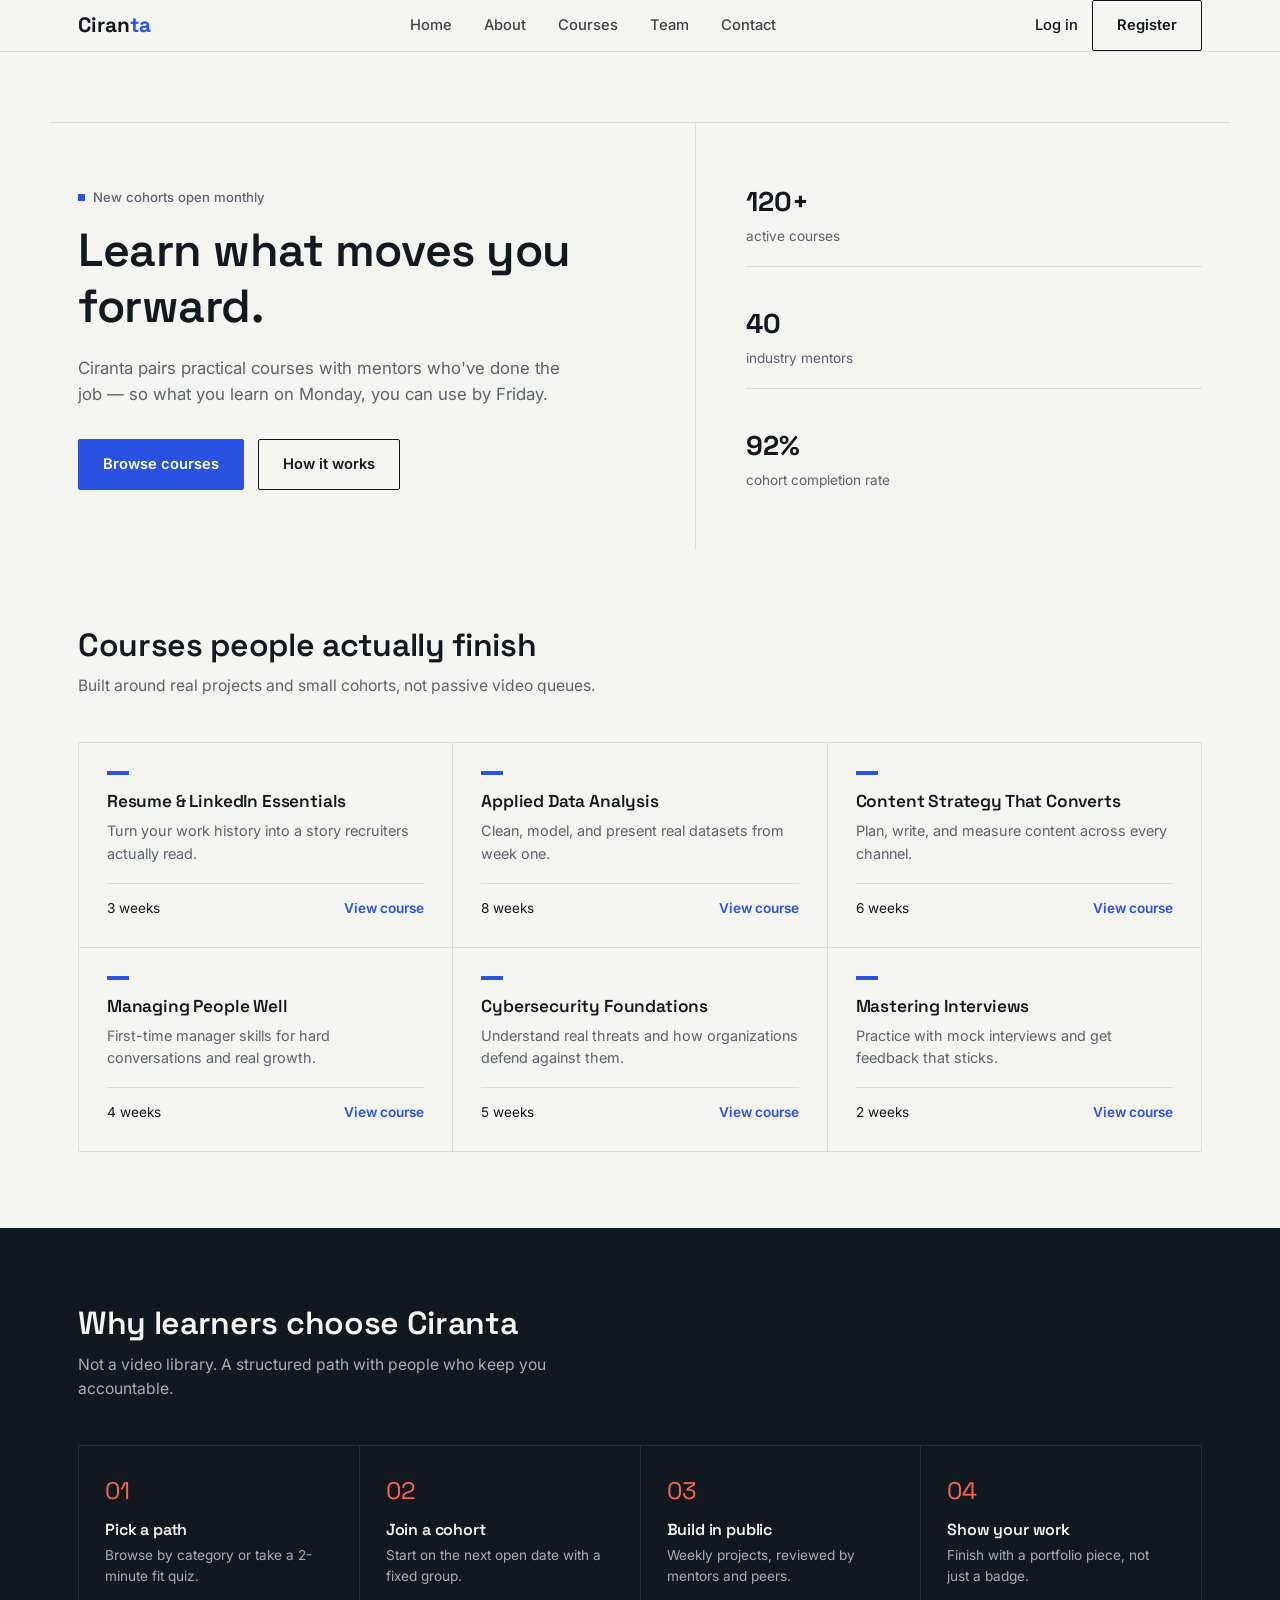
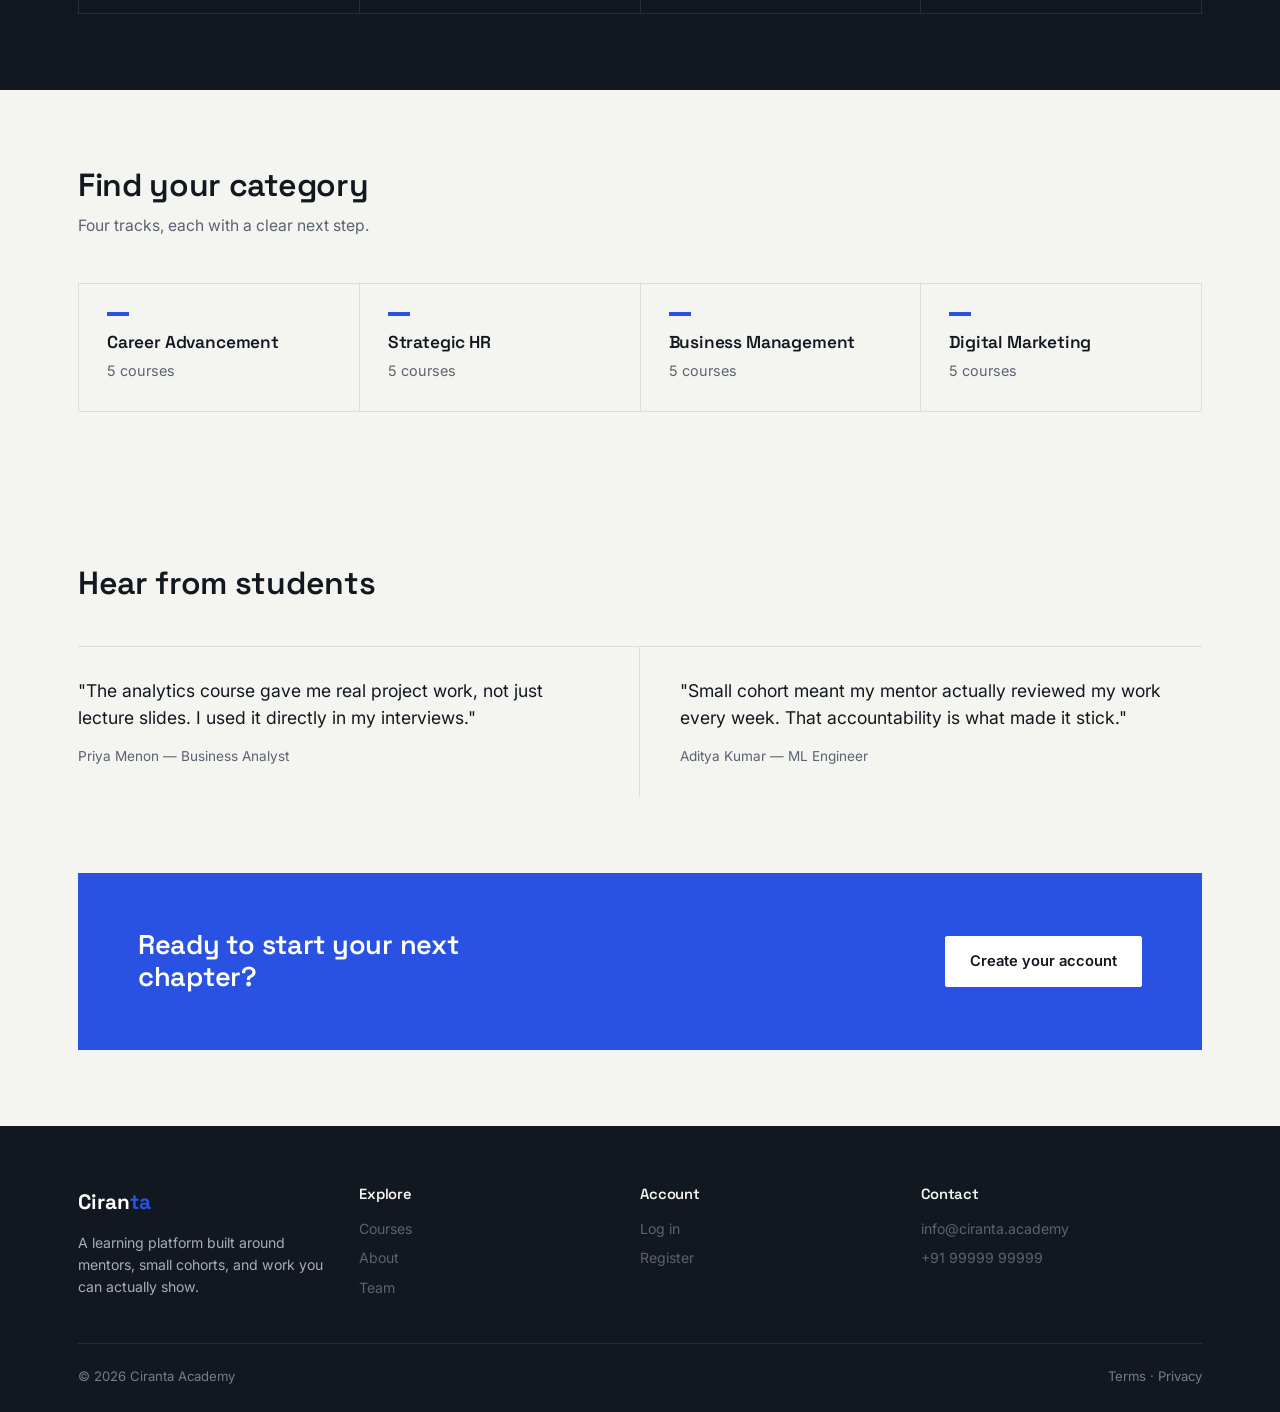
==== index.html @ 03838bb8 "added basic design" ====
<!DOCTYPE html>
<html lang="en">
<head>
<meta charset="UTF-8">
<meta name="viewport" content="width=device-width, initial-scale=1.0">
<title>Ciranta — Learn what moves you forward</title>
<link rel="stylesheet" href="style.css">
<style>
  .hero{padding:70px 0 0;}
  .hero .wrap{display:grid;grid-template-columns:1.1fr .9fr;gap:0;border-top:1px solid var(--line);}
  .hero-copy{padding:60px 60px 60px 0;border-right:1px solid var(--line);}
  .hero-copy h1{font-size:2.9rem;margin-bottom:20px;}
  .hero-copy p.lead{font-size:1.05rem;color:var(--muted);max-width:44ch;margin-bottom:32px;}
  .hero-actions{display:flex;gap:14px;}
  .hero-panel{padding:40px 0 40px 50px;display:flex;flex-direction:column;justify-content:space-between;}
  .stat{padding:18px 0;border-bottom:1px solid var(--line);}
  .stat:last-child{border-bottom:none;}
  .stat b{display:block;font-family:'Space Grotesk',sans-serif;font-size:1.7rem;}
  .stat span{font-size:.85rem;color:var(--muted);}

  .process{display:grid;grid-template-columns:repeat(4,1fr);border-top:1px solid var(--line-dark);border-left:1px solid var(--line-dark);}
  .process-step{border-right:1px solid var(--line-dark);border-bottom:1px solid var(--line-dark);padding:26px;}
  .process-step .num{font-family:'Space Grotesk',sans-serif;font-size:1.5rem;color:var(--coral);display:block;margin-bottom:10px;}
  .process-step h4{font-size:1rem;margin-bottom:6px;}
  .process-step p{font-size:.85rem;color:#a7acb8;}

  .testi-grid{display:grid;grid-template-columns:1fr 1fr;border-top:1px solid var(--line);}
  .testi{padding:30px 40px 30px 0;border-right:1px solid var(--line);}
  .testi:last-child{border-right:none;padding-left:40px;padding-right:0;}
  .testi p{font-size:1.1rem;margin-bottom:14px;}
  .testi .who{font-size:.85rem;color:var(--muted);}

  .cta{background:var(--blue);color:#fff;padding:56px 60px;display:flex;justify-content:space-between;align-items:center;gap:30px;}
  .cta h2{color:#fff;font-size:1.7rem;max-width:18ch;}
  .cta .btn{background:#fff;color:var(--ink);border-color:#fff;}
  .cta .btn:hover{background:var(--coral);border-color:var(--coral);color:#fff;}

  @media(max-width:900px){
    .hero .wrap{grid-template-columns:1fr;}
    .hero-copy{border-right:none;border-bottom:1px solid var(--line);padding:40px 0;}
    .hero-panel{padding:30px 0;}
    .process{grid-template-columns:1fr 1fr;}
    .testi-grid{grid-template-columns:1fr;}
    .testi:last-child{border-top:1px solid var(--line);padding-left:0;padding-top:30px;}
    .cta{flex-direction:column;text-align:center;padding:40px 26px;}
  }
  @media(max-width:560px){.process{grid-template-columns:1fr;}}
</style>
</head>
<body data-page="home">

<header>
  <nav class="wrap">
    <a href="index.html" class="brand">Ciran<i>ta</i></a>
    <div class="nav-links">
      <a href="index.html" data-nav="home">Home</a>
      <a href="about.html" data-nav="about">About</a>
      <a href="courses.html" data-nav="courses">Courses</a>
      <a href="team.html" data-nav="team">Team</a>
      <a href="contact.html" data-nav="contact">Contact</a>
    </div>
    <div class="nav-actions">
      <a href="login.html" class="login">Log in</a>
      <a href="register.html" class="btn ghost">Register</a>
    </div>
    <button class="menu-btn" aria-label="Menu">&#9776;</button>
  </nav>
</header>

<section class="hero">
  <div class="wrap">
    <div class="hero-copy">
      <div class="tag"><i></i>New cohorts open monthly</div>
      <h1>Learn what moves you forward.</h1>
      <p class="lead">Ciranta pairs practical courses with mentors who've done the job — so what you learn on Monday, you can use by Friday.</p>
      <div class="hero-actions">
        <a href="courses.html" class="btn">Browse courses</a>
        <a href="about.html" class="btn ghost">How it works</a>
      </div>
    </div>
    <div class="hero-panel">
      <div class="stat"><b>120+</b><span>active courses</span></div>
      <div class="stat"><b>40</b><span>industry mentors</span></div>
      <div class="stat"><b>92%</b><span>cohort completion rate</span></div>
    </div>
  </div>
</section>

<section class="section" id="courses">
  <div class="wrap">
    <div class="section-head">
      <h2>Courses people actually finish</h2>
      <p>Built around real projects and small cohorts, not passive video queues.</p>
    </div>
    <div class="grid-3">
      <div class="cell"><div class="swatch"></div><h3>Resume & LinkedIn Essentials</h3><p>Turn your work history into a story recruiters actually read.</p><div class="meta"><span>3 weeks</span><a href="course-details.html">View course</a></div></div>
      <div class="cell"><div class="swatch"></div><h3>Applied Data Analysis</h3><p>Clean, model, and present real datasets from week one.</p><div class="meta"><span>8 weeks</span><a href="course-details.html">View course</a></div></div>
      <div class="cell"><div class="swatch"></div><h3>Content Strategy That Converts</h3><p>Plan, write, and measure content across every channel.</p><div class="meta"><span>6 weeks</span><a href="course-details.html">View course</a></div></div>
      <div class="cell"><div class="swatch"></div><h3>Managing People Well</h3><p>First-time manager skills for hard conversations and real growth.</p><div class="meta"><span>4 weeks</span><a href="course-details.html">View course</a></div></div>
      <div class="cell"><div class="swatch"></div><h3>Cybersecurity Foundations</h3><p>Understand real threats and how organizations defend against them.</p><div class="meta"><span>5 weeks</span><a href="course-details.html">View course</a></div></div>
      <div class="cell"><div class="swatch"></div><h3>Mastering Interviews</h3><p>Practice with mock interviews and get feedback that sticks.</p><div class="meta"><span>2 weeks</span><a href="course-details.html">View course</a></div></div>
    </div>
  </div>
</section>

<section class="section dark">
  <div class="wrap">
    <div class="section-head">
      <h2>Why learners choose Ciranta</h2>
      <p>Not a video library. A structured path with people who keep you accountable.</p>
    </div>
    <div class="process">
      <div class="process-step"><span class="num">01</span><h4>Pick a path</h4><p>Browse by category or take a 2-minute fit quiz.</p></div>
      <div class="process-step"><span class="num">02</span><h4>Join a cohort</h4><p>Start on the next open date with a fixed group.</p></div>
      <div class="process-step"><span class="num">03</span><h4>Build in public</h4><p>Weekly projects, reviewed by mentors and peers.</p></div>
      <div class="process-step"><span class="num">04</span><h4>Show your work</h4><p>Finish with a portfolio piece, not just a badge.</p></div>
    </div>
  </div>
</section>

<section class="section" id="categories">
  <div class="wrap">
    <div class="section-head">
      <h2>Find your category</h2>
      <p>Four tracks, each with a clear next step.</p>
    </div>
    <div class="grid-4">
      <div class="cell"><div class="swatch"></div><h4>Career Advancement</h4><p>5 courses</p></div>
      <div class="cell"><div class="swatch"></div><h4>Strategic HR</h4><p>5 courses</p></div>
      <div class="cell"><div class="swatch"></div><h4>Business Management</h4><p>5 courses</p></div>
      <div class="cell"><div class="swatch"></div><h4>Digital Marketing</h4><p>5 courses</p></div>
    </div>
  </div>
</section>

<section class="section" id="testimonials">
  <div class="wrap">
    <div class="section-head"><h2>Hear from students</h2></div>
    <div class="testi-grid">
      <div class="testi"><p>"The analytics course gave me real project work, not just lecture slides. I used it directly in my interviews."</p><div class="who">Priya Menon — Business Analyst</div></div>
      <div class="testi"><p>"Small cohort meant my mentor actually reviewed my work every week. That accountability is what made it stick."</p><div class="who">Aditya Kumar — ML Engineer</div></div>
    </div>
  </div>
</section>

<section class="section" style="padding-top:0;">
  <div class="wrap">
    <div class="cta">
      <h2>Ready to start your next chapter?</h2>
      <a href="register.html" class="btn">Create your account</a>
    </div>
  </div>
</section>

<footer class="dark" style="padding:60px 0 26px;">
  <div class="wrap">
    <div class="grid-4" style="border:none;margin-bottom:44px;">
      <div class="cell" style="border:none;padding:0 28px 0 0;">
        <a href="index.html" class="brand" style="color:#fff;">Ciran<i>ta</i></a>
        <p style="font-size:.88rem;color:#a7acb8;margin-top:14px;max-width:30ch;">A learning platform built around mentors, small cohorts, and work you can actually show.</p>
      </div>
      <div class="cell" style="border:none;padding:0;">
        <h4 style="font-size:.92rem;margin-bottom:14px;">Explore</h4>
        <p style="font-size:.88rem;margin-bottom:8px;"><a href="courses.html">Courses</a></p>
        <p style="font-size:.88rem;margin-bottom:8px;"><a href="about.html">About</a></p>
        <p style="font-size:.88rem;"><a href="team.html">Team</a></p>
      </div>
      <div class="cell" style="border:none;padding:0;">
        <h4 style="font-size:.92rem;margin-bottom:14px;">Account</h4>
        <p style="font-size:.88rem;margin-bottom:8px;"><a href="login.html">Log in</a></p>
        <p style="font-size:.88rem;"><a href="register.html">Register</a></p>
      </div>
      <div class="cell" style="border:none;padding:0;">
        <h4 style="font-size:.92rem;margin-bottom:14px;">Contact</h4>
        <p style="font-size:.88rem;margin-bottom:8px;">info@ciranta.academy</p>
        <p style="font-size:.88rem;">+91 99999 99999</p>
      </div>
    </div>
    <div style="border-top:1px solid var(--line-dark);padding-top:22px;display:flex;justify-content:space-between;font-size:.82rem;color:#767c8a;">
      <span>&copy; 2026 Ciranta Academy</span>
      <span>Terms &middot; Privacy</span>
    </div>
  </div>
</footer>

<script src="js/script.js"></script>
</body>
</html>
---- style.css ----
@import url('https://fonts.googleapis.com/css2?family=Space+Grotesk:wght@500;600;700&family=Inter:wght@400;500;600&display=swap');

:root{
  --ink:#12181f;
  --paper:#f4f5f1;
  --blue:#2952e3;
  --coral:#ff6551;
  --line:#dcdfd6;
  --line-dark:#262e3a;
  --muted:#5b6270;
  --maxw:1180px;
}
*{box-sizing:border-box;margin:0;padding:0;}
body{
  font-family:'Inter',sans-serif;
  color:var(--ink);
  background:var(--paper);
  line-height:1.55;
  -webkit-font-smoothing:antialiased;
}
h1,h2,h3,h4{font-family:'Space Grotesk',sans-serif;font-weight:600;color:var(--ink);line-height:1.2;letter-spacing:-.01em;}
a{color:inherit;text-decoration:none;}
img{max-width:100%;display:block;}
.wrap{max-width:var(--maxw);margin:0 auto;padding:0 28px;}

.btn{
  display:inline-flex;align-items:center;gap:8px;
  background:var(--blue);color:#fff;
  padding:13px 24px;border-radius:2px;font-weight:600;font-size:.92rem;
  border:1px solid var(--blue);cursor:pointer;transition:.15s;
}
.btn:hover{background:#1e3fc7;border-color:#1e3fc7;}
.btn.ghost{background:transparent;color:var(--ink);border-color:var(--ink);}
.btn.ghost:hover{background:var(--ink);color:#fff;}
.btn.block{width:100%;justify-content:center;}

.tag{display:inline-flex;align-items:center;gap:8px;font-size:.82rem;font-weight:500;color:var(--muted);margin-bottom:16px;}
.tag i{width:7px;height:7px;background:var(--blue);display:inline-block;}

/* NAV */
header{position:sticky;top:0;background:var(--paper);border-bottom:1px solid var(--line);z-index:50;}
nav{display:flex;align-items:center;justify-content:space-between;padding:20px 0;}
.brand{font-family:'Space Grotesk',sans-serif;font-size:1.3rem;font-weight:700;color:var(--ink);}
.brand i{color:var(--blue);font-style:normal;}
.nav-links{display:flex;gap:32px;font-size:.92rem;font-weight:500;}
.nav-links a{opacity:.8;}
.nav-links a:hover,.nav-links a.active{opacity:1;color:var(--blue);}
.nav-actions{display:flex;gap:14px;align-items:center;}
.nav-actions a.login{font-size:.92rem;font-weight:500;}
.menu-btn{display:none;background:none;border:none;font-size:1.5rem;cursor:pointer;}

/* SECTION HEADS */
.section{padding:76px 0;}
.section-head{margin-bottom:44px;max-width:56ch;}
.section-head h2{font-size:2rem;margin-bottom:10px;}
.section-head p{color:var(--muted);font-size:.98rem;}
.dark{background:var(--ink);color:var(--paper);}
.dark h1,.dark h2,.dark h3,.dark h4{color:var(--paper);}
.dark .section-head p{color:#a7acb8;}

/* GRIDS */
.grid-3{display:grid;grid-template-columns:repeat(3,1fr);gap:0;border-top:1px solid var(--line);border-left:1px solid var(--line);}
.grid-4{display:grid;grid-template-columns:repeat(4,1fr);gap:0;border-top:1px solid var(--line);border-left:1px solid var(--line);}
.dark.grid-3,.dark .grid-3{border-color:var(--line-dark);}

.cell{border-right:1px solid var(--line);border-bottom:1px solid var(--line);padding:28px;background:transparent;}
.dark .cell{border-color:var(--line-dark);}
.cell .swatch{width:22px;height:4px;background:var(--blue);margin-bottom:16px;}
.cell h3,.cell h4{font-size:1.08rem;margin-bottom:8px;}
.cell p{font-size:.9rem;color:var(--muted);}
.cell .meta{display:flex;justify-content:space-between;align-items:center;margin-top:18px;padding-top:14px;border-top:1px solid var(--line);font-size:.85rem;}
.cell .meta a{color:var(--blue);font-weight:600;}

/* Footer/table utility */
.hairline{border-top:1px solid var(--line);}

/* Responsive */
@media(max-width:900px){
  .nav-links{display:none;}
  .menu-btn{display:block;}
  .grid-3,.grid-4{grid-template-columns:1fr 1fr;}
}
@media(max-width:560px){
  .grid-3,.grid-4{grid-template-columns:1fr;}
}
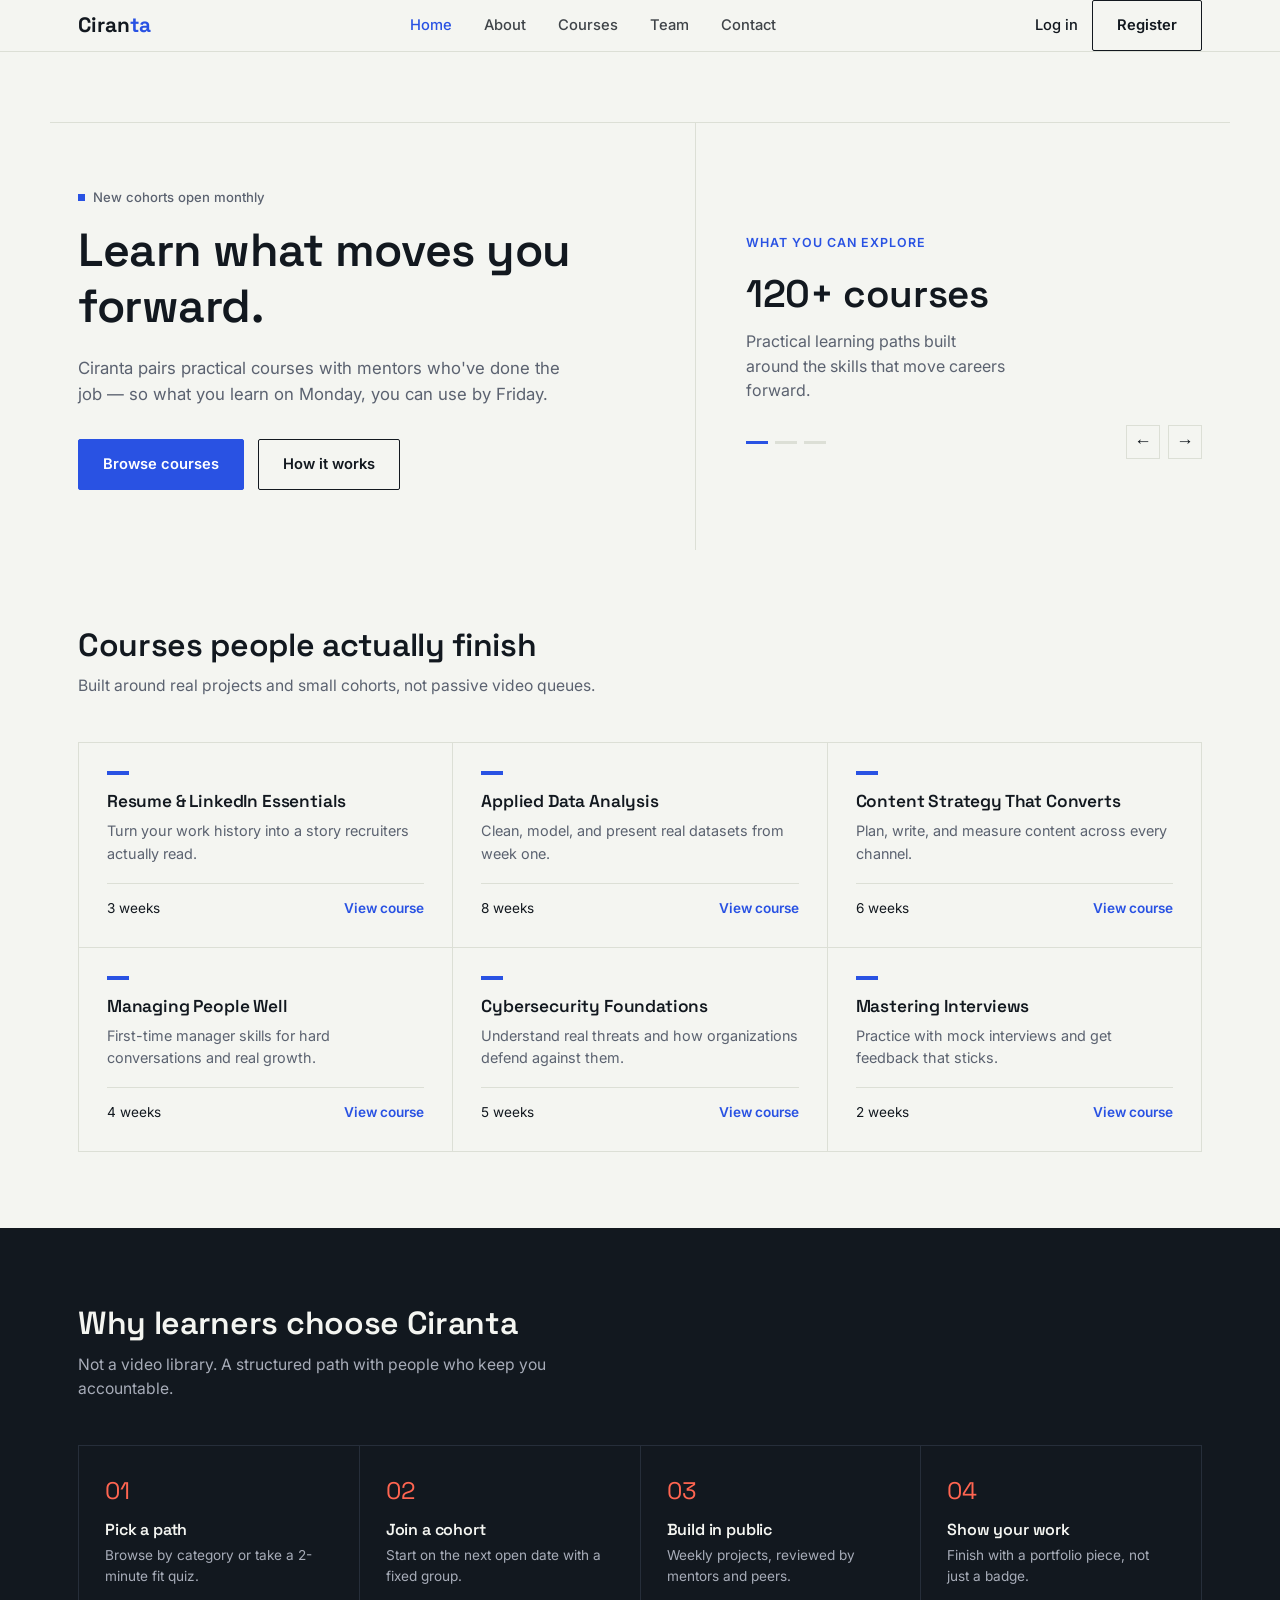
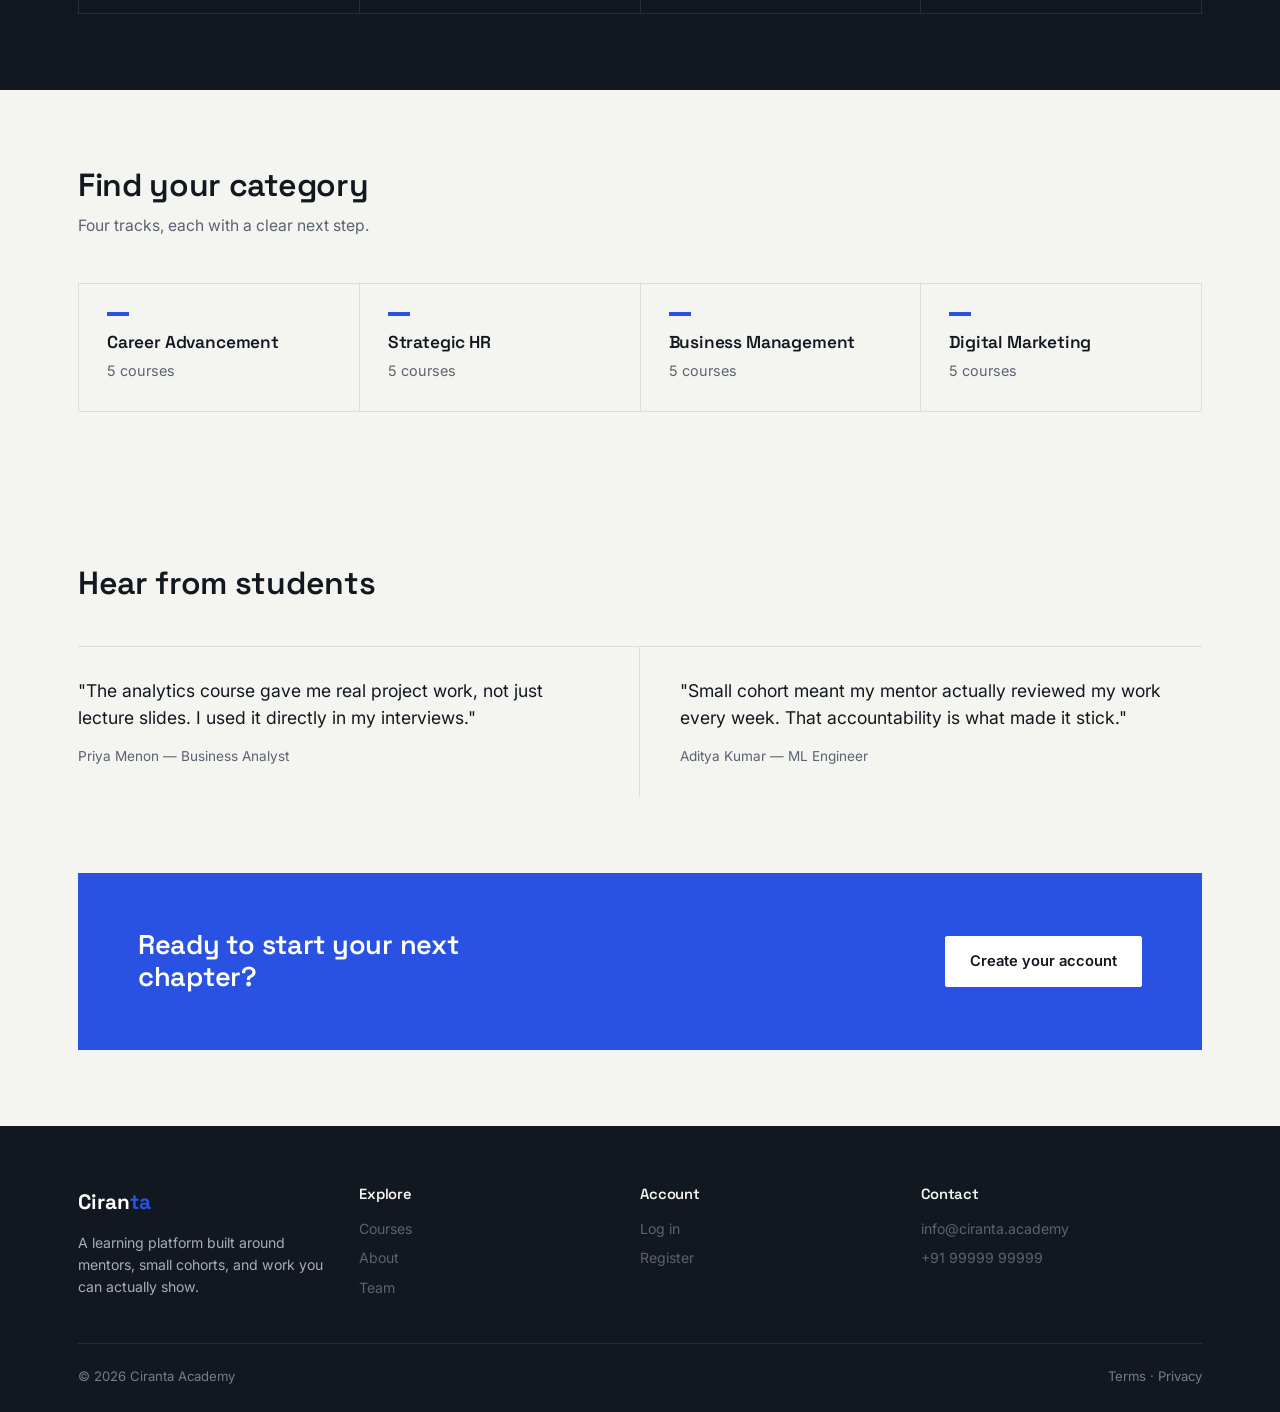
==== commit e108d9bf: "checked the layout in about" ====
--- a/index.html
+++ b/index.html
@@ -12,11 +12,20 @@
   .hero-copy h1{font-size:2.9rem;margin-bottom:20px;}
   .hero-copy p.lead{font-size:1.05rem;color:var(--muted);max-width:44ch;margin-bottom:32px;}
   .hero-actions{display:flex;gap:14px;}
-  .hero-panel{padding:40px 0 40px 50px;display:flex;flex-direction:column;justify-content:space-between;}
-  .stat{padding:18px 0;border-bottom:1px solid var(--line);}
-  .stat:last-child{border-bottom:none;}
-  .stat b{display:block;font-family:'Space Grotesk',sans-serif;font-size:1.7rem;}
-  .stat span{font-size:.85rem;color:var(--muted);}
+  .hero-panel{padding:40px 0 40px 50px;display:flex;align-items:center;min-width:0;}
+  .hero-carousel{width:100%;position:relative;overflow:hidden;}
+  .carousel-track{display:flex;transition:transform .35s ease;}
+  .carousel-slide{min-width:100%;padding:20px 0 56px;}
+  .carousel-kicker{display:block;color:var(--blue);font-size:.78rem;font-weight:600;letter-spacing:.08em;text-transform:uppercase;margin-bottom:18px;}
+  .carousel-slide h2{font-size:2.4rem;margin-bottom:12px;}
+  .carousel-slide p{max-width:26ch;color:var(--muted);font-size:1rem;}
+  .carousel-controls{position:absolute;bottom:0;left:0;right:0;display:flex;align-items:center;justify-content:space-between;}
+  .carousel-buttons{display:flex;gap:8px;}
+  .carousel-button{width:34px;height:34px;border:1px solid var(--line);background:transparent;color:var(--ink);cursor:pointer;font-size:1.1rem;line-height:1;}
+  .carousel-button:hover,.carousel-button:focus-visible{background:var(--ink);color:#fff;outline:none;}
+  .carousel-dots{display:flex;gap:7px;}
+  .carousel-dot{width:22px;height:3px;border:0;background:var(--line);cursor:pointer;padding:0;}
+  .carousel-dot.active{background:var(--blue);}
 
   .process{display:grid;grid-template-columns:repeat(4,1fr);border-top:1px solid var(--line-dark);border-left:1px solid var(--line-dark);}
   .process-step{border-right:1px solid var(--line-dark);border-bottom:1px solid var(--line-dark);padding:26px;}
@@ -79,9 +88,36 @@
       </div>
     </div>
     <div class="hero-panel">
-      <div class="stat"><b>120+</b><span>active courses</span></div>
-      <div class="stat"><b>40</b><span>industry mentors</span></div>
-      <div class="stat"><b>92%</b><span>cohort completion rate</span></div>
+      <div class="hero-carousel" data-carousel aria-label="Ciranta highlights">
+        <div class="carousel-track">
+          <article class="carousel-slide" aria-hidden="false">
+            <span class="carousel-kicker">What you can explore</span>
+            <h2>120+ courses</h2>
+            <p>Practical learning paths built around the skills that move careers forward.</p>
+          </article>
+          <article class="carousel-slide" aria-hidden="true">
+            <span class="carousel-kicker">Who keeps you moving</span>
+            <h2>40 mentors</h2>
+            <p>Get thoughtful feedback from people actively doing the work you want to do.</p>
+          </article>
+          <article class="carousel-slide" aria-hidden="true">
+            <span class="carousel-kicker">What makes it stick</span>
+            <h2>92% complete</h2>
+            <p>Small cohorts and real projects help learners finish what they start.</p>
+          </article>
+        </div>
+        <div class="carousel-controls">
+          <div class="carousel-dots" role="tablist" aria-label="Choose a highlight">
+            <button class="carousel-dot active" type="button" role="tab" aria-label="Show highlight 1" aria-selected="true"></button>
+            <button class="carousel-dot" type="button" role="tab" aria-label="Show highlight 2" aria-selected="false"></button>
+            <button class="carousel-dot" type="button" role="tab" aria-label="Show highlight 3" aria-selected="false"></button>
+          </div>
+          <div class="carousel-buttons">
+            <button class="carousel-button" type="button" data-carousel-prev aria-label="Previous highlight">&#8592;</button>
+            <button class="carousel-button" type="button" data-carousel-next aria-label="Next highlight">&#8594;</button>
+          </div>
+        </div>
+      </div>
     </div>
   </div>
 </section>
@@ -183,6 +219,6 @@
   </div>
 </footer>
 
-<script src="js/script.js"></script>
+<script src="script.js"></script>
 </body>
 </html>
